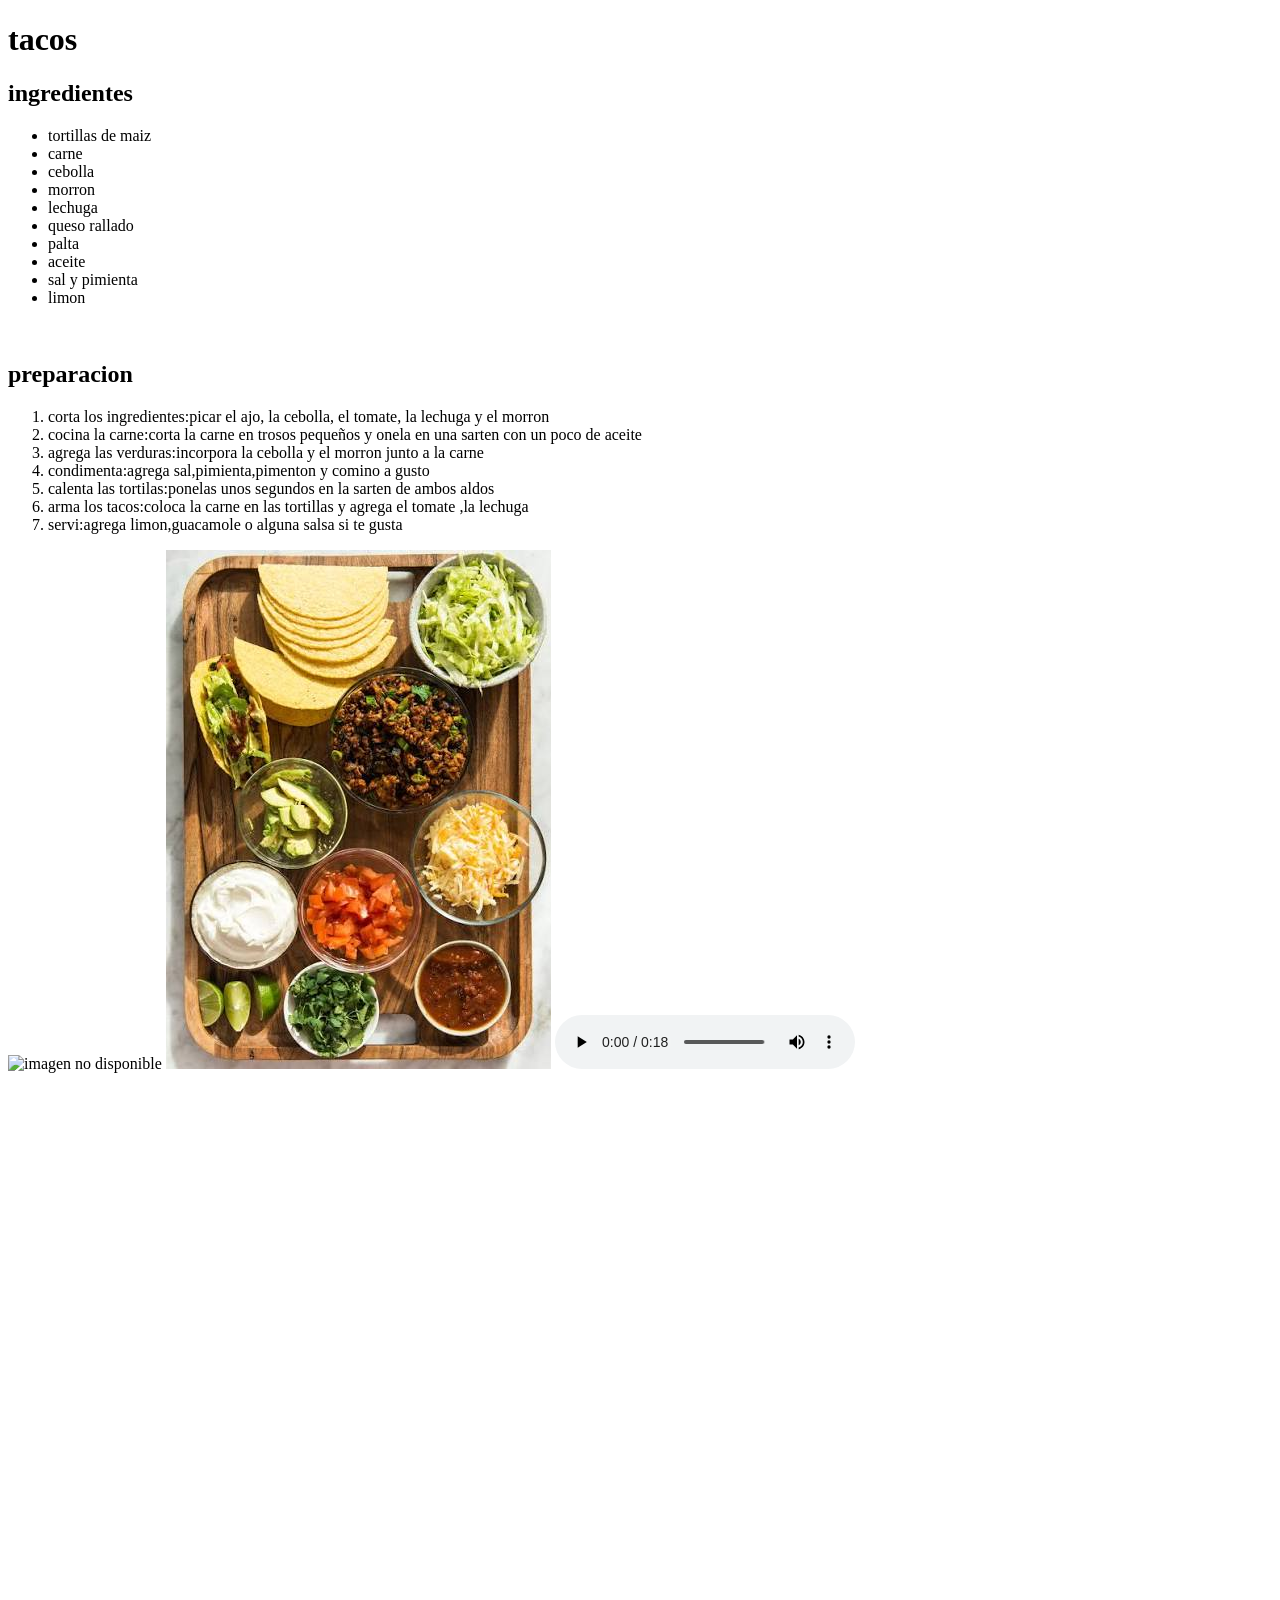
==== index.html @ 01bf456d "Add files via upload" ====
<!DOCTYPE html>
<html lang="en" dir="ltr">
  <head>
    <meta charset="utf-8">
    <title>taquitos</title>
  </head>
  <body>
    <h1>tacos</h1>
    <h2>ingredientes</h2>
    <ul>
      <li>tortillas de maiz</li>
      <li>carne</li>
      <li>cebolla</li>
      <li>morron</li>
      <li>lechuga</li>
      <li>queso rallado</li>
      <li>palta</li>
      <li>aceite</li>
      <li>sal y pimienta</li>
      <li>limon</li>
    </ul>
    <br>
      <h2>preparacion</h2>
      <ol>
        <li>corta los ingredientes:picar el ajo, la cebolla, el tomate, la lechuga y el morron</li>
        <li>cocina la carne:corta la carne en trosos pequeños y onela en una sarten con un poco de aceite</li>
        <li>agrega las verduras:incorpora la cebolla y el morron junto a la carne</li>
        <li>condimenta:agrega sal,pimienta,pimenton y comino a gusto</li>
        <li>calenta las tortilas:ponelas unos segundos en la sarten de ambos aldos</li>
        <li>arma los tacos:coloca la carne en las tortillas y agrega el tomate ,la lechuga </li>
        <li>servi:agrega limon,guacamole o alguna salsa si te gusta</li>
      </ol>
      <img src="https://encrypted-tbn0.gstatic.com/images?q=tbn:ANd9GcQ8ze5HrqnPD6fC7iDbifjEs0EQxB-xY3mVEhamN-NSzhp9wfpJOBjPxZE&s=10" alt="imagen no disponible">

      <img src="./imagen/tacos.jpg" alt="imagen no disponible">

      <audio controls src="./audio/mexico.mp3">


      </audio>
      <br>
      <iframe width="560" height="315" src="https://www.youtube.com/embed/cRkYkjnILyc?si=e-afIXDyvcqRyr9o" title="YouTube video player" frameborder="0" allow="accelerometer; autoplay; clipboard-write; encrypted-media; gyroscope; picture-in-picture; web-share" referrerpolicy="strict-origin-when-cross-origin" allowfullscreen></iframe>
      <br>
      <iframe src="https://www.google.com/maps/embed?pb=!1m14!1m12!1m3!1d26286.605107336196!2d-58.743928499999996!3d-34.55796984999999!2m3!1f0!2f0!3f0!3m2!1i1024!2i768!4f13.1!5e0!3m2!1ses-419!2sar!4v1790806669092!5m2!1ses-419!2sar" width="400" height="300" style="border:0;" allowfullscreen="" loading="lazy" referrerpolicy="strict-origin-when-cross-origin"></iframe>

  </body>
</html>
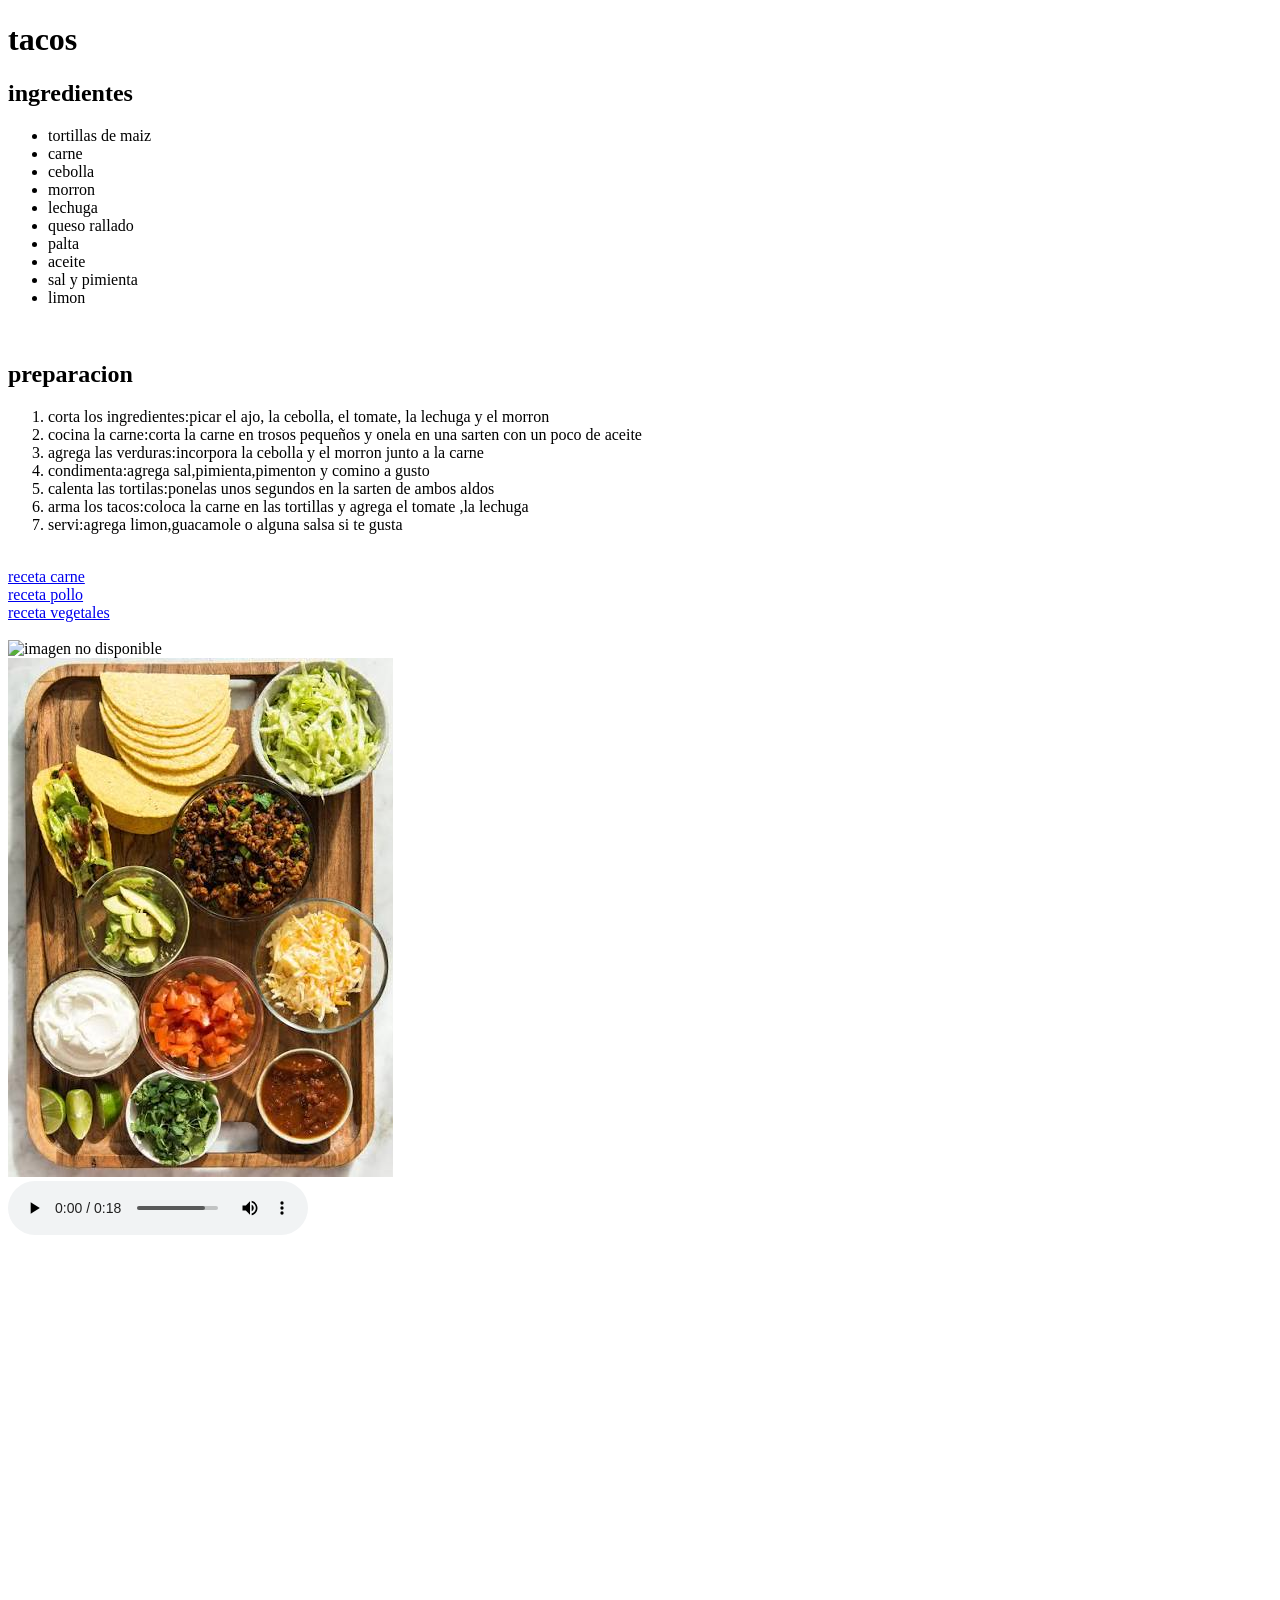
==== commit c0fb5850: "Add files via upload" ====
--- a/index.html
+++ b/index.html
@@ -30,18 +30,24 @@
         <li>arma los tacos:coloca la carne en las tortillas y agrega el tomate ,la lechuga </li>
         <li>servi:agrega limon,guacamole o alguna salsa si te gusta</li>
       </ol>
+      <br>
+      <a target="_blank"href="https://www.youtube.com/watch?v=a8yhZzXTb2c">receta carne</a>
+      <br>
+      <a target="_blank"href="https://www.youtube.com/watch?v=JvIewPrQln4">receta pollo</a>
+      <br>
+      <a href="https://www.youtube.com/watch?v=CKfgJvBnGT8">receta vegetales</a>
+      <br>
+      <a href=""></a>
+      <br>
       <img src="https://encrypted-tbn0.gstatic.com/images?q=tbn:ANd9GcQ8ze5HrqnPD6fC7iDbifjEs0EQxB-xY3mVEhamN-NSzhp9wfpJOBjPxZE&s=10" alt="imagen no disponible">
-
+      <br>
       <img src="./imagen/tacos.jpg" alt="imagen no disponible">
-
-      <audio controls src="./audio/mexico.mp3">
-
-
-      </audio>
+      <br>
+      <audio controls src="./audio/mexico.mp3"></audio>
       <br>
       <iframe width="560" height="315" src="https://www.youtube.com/embed/cRkYkjnILyc?si=e-afIXDyvcqRyr9o" title="YouTube video player" frameborder="0" allow="accelerometer; autoplay; clipboard-write; encrypted-media; gyroscope; picture-in-picture; web-share" referrerpolicy="strict-origin-when-cross-origin" allowfullscreen></iframe>
       <br>
       <iframe src="https://www.google.com/maps/embed?pb=!1m14!1m12!1m3!1d26286.605107336196!2d-58.743928499999996!3d-34.55796984999999!2m3!1f0!2f0!3f0!3m2!1i1024!2i768!4f13.1!5e0!3m2!1ses-419!2sar!4v1790806669092!5m2!1ses-419!2sar" width="400" height="300" style="border:0;" allowfullscreen="" loading="lazy" referrerpolicy="strict-origin-when-cross-origin"></iframe>
+  </body>
 
-  </body>
 </html>
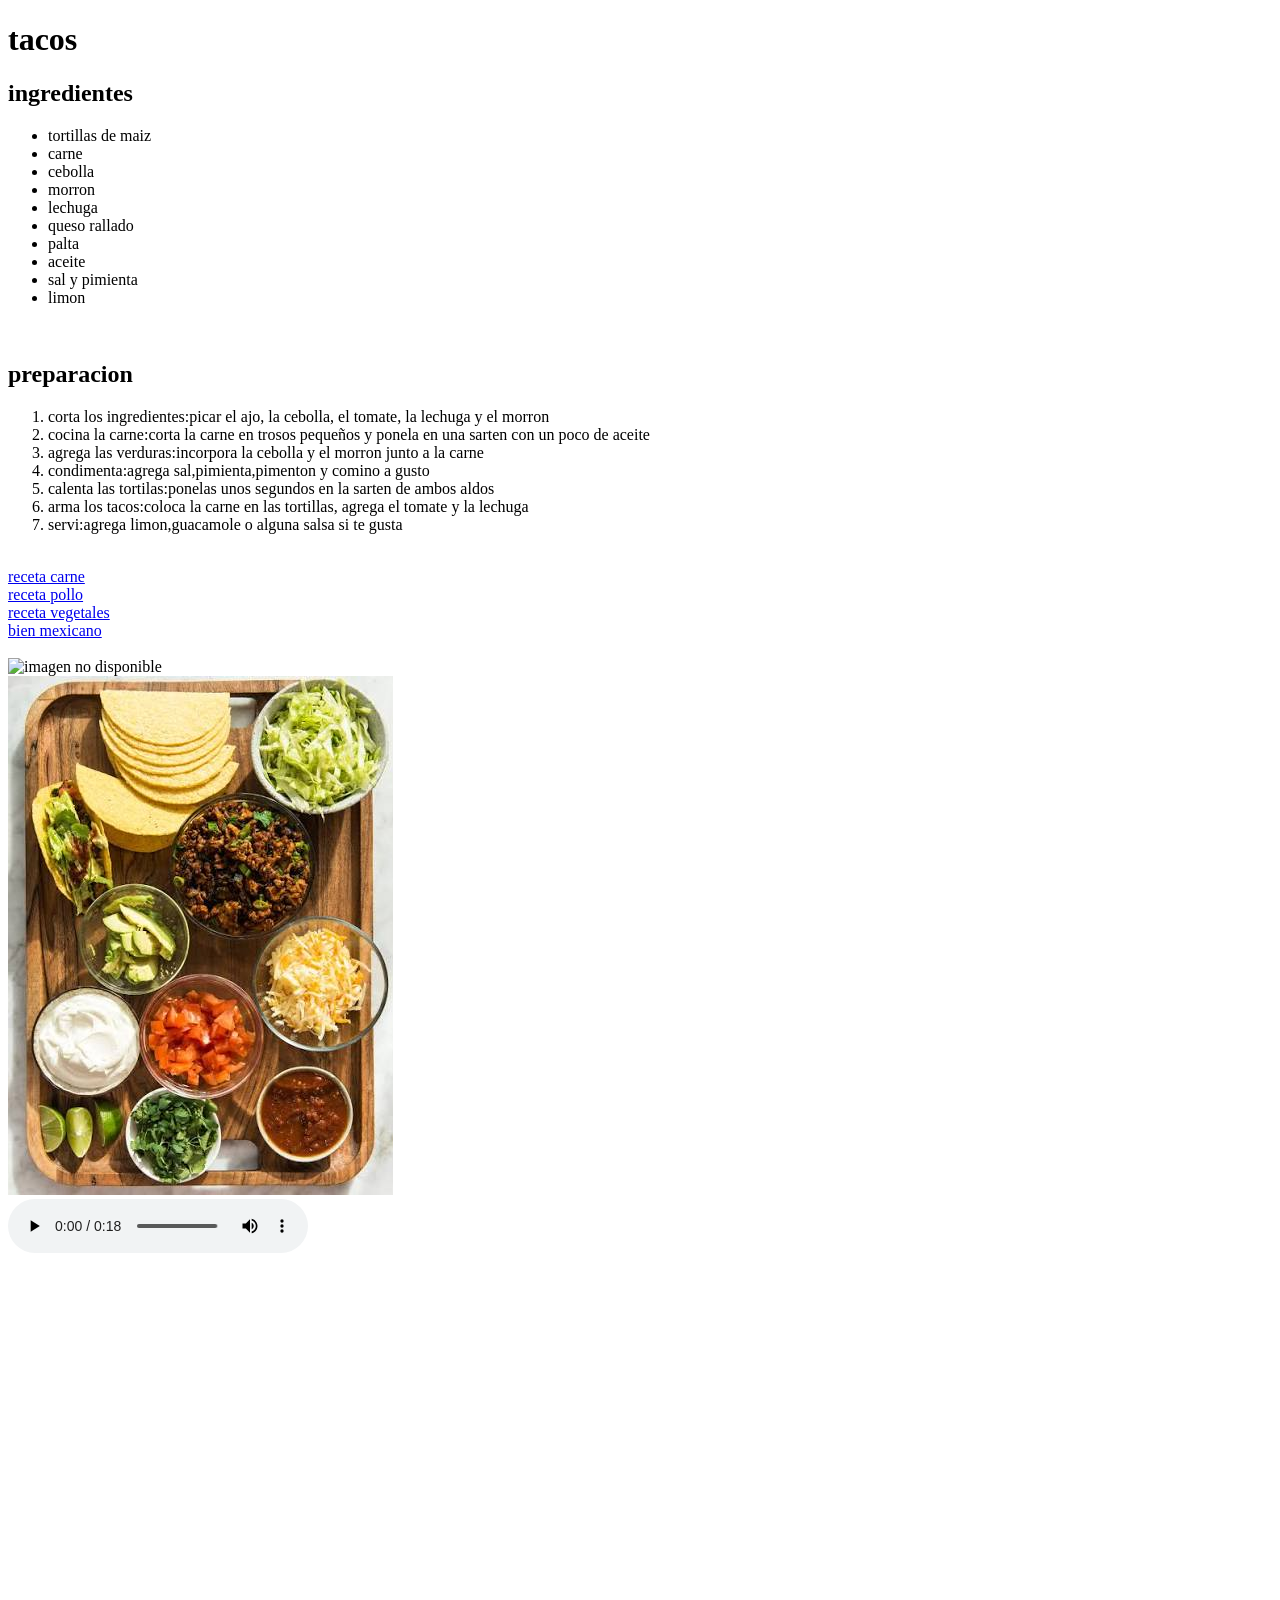
==== commit caae7372: "Add files via upload" ====
--- a/index.html
+++ b/index.html
@@ -1,53 +1,56 @@
 <!DOCTYPE html>
 <html lang="en" dir="ltr">
-  <head>
-    <meta charset="utf-8">
-    <title>taquitos</title>
-  </head>
-  <body>
-    <h1>tacos</h1>
-    <h2>ingredientes</h2>
-    <ul>
-      <li>tortillas de maiz</li>
-      <li>carne</li>
-      <li>cebolla</li>
-      <li>morron</li>
-      <li>lechuga</li>
-      <li>queso rallado</li>
-      <li>palta</li>
-      <li>aceite</li>
-      <li>sal y pimienta</li>
-      <li>limon</li>
-    </ul>
-    <br>
-      <h2>preparacion</h2>
-      <ol>
-        <li>corta los ingredientes:picar el ajo, la cebolla, el tomate, la lechuga y el morron</li>
-        <li>cocina la carne:corta la carne en trosos pequeños y onela en una sarten con un poco de aceite</li>
-        <li>agrega las verduras:incorpora la cebolla y el morron junto a la carne</li>
-        <li>condimenta:agrega sal,pimienta,pimenton y comino a gusto</li>
-        <li>calenta las tortilas:ponelas unos segundos en la sarten de ambos aldos</li>
-        <li>arma los tacos:coloca la carne en las tortillas y agrega el tomate ,la lechuga </li>
-        <li>servi:agrega limon,guacamole o alguna salsa si te gusta</li>
-      </ol>
-      <br>
-      <a target="_blank"href="https://www.youtube.com/watch?v=a8yhZzXTb2c">receta carne</a>
-      <br>
-      <a target="_blank"href="https://www.youtube.com/watch?v=JvIewPrQln4">receta pollo</a>
-      <br>
-      <a href="https://www.youtube.com/watch?v=CKfgJvBnGT8">receta vegetales</a>
-      <br>
-      <a href=""></a>
-      <br>
-      <img src="https://encrypted-tbn0.gstatic.com/images?q=tbn:ANd9GcQ8ze5HrqnPD6fC7iDbifjEs0EQxB-xY3mVEhamN-NSzhp9wfpJOBjPxZE&s=10" alt="imagen no disponible">
-      <br>
-      <img src="./imagen/tacos.jpg" alt="imagen no disponible">
-      <br>
-      <audio controls src="./audio/mexico.mp3"></audio>
-      <br>
-      <iframe width="560" height="315" src="https://www.youtube.com/embed/cRkYkjnILyc?si=e-afIXDyvcqRyr9o" title="YouTube video player" frameborder="0" allow="accelerometer; autoplay; clipboard-write; encrypted-media; gyroscope; picture-in-picture; web-share" referrerpolicy="strict-origin-when-cross-origin" allowfullscreen></iframe>
-      <br>
-      <iframe src="https://www.google.com/maps/embed?pb=!1m14!1m12!1m3!1d26286.605107336196!2d-58.743928499999996!3d-34.55796984999999!2m3!1f0!2f0!3f0!3m2!1i1024!2i768!4f13.1!5e0!3m2!1ses-419!2sar!4v1790806669092!5m2!1ses-419!2sar" width="400" height="300" style="border:0;" allowfullscreen="" loading="lazy" referrerpolicy="strict-origin-when-cross-origin"></iframe>
-  </body>
+<head>
+  <meta charset="utf-8">
+  <title>taquitos</title>
+  <link rel="stylesheet" href="./css/deco.css">
+</head>
+<body>
+  <h1>tacos</h1>
+  <h2 class="rojo">ingredientes</h2>
+  <ul>
+    <li>tortillas de maiz</li>
+    <li>carne</li>
+    <li>cebolla</li>
+    <li>morron</li>
+    <li>lechuga</li>
+    <li>queso rallado</li>
+    <li>palta</li>
+    <li>aceite</li>
+    <li>sal y pimienta</li>
+    <li>limon</li>
+  </ul>
+  <br>
+  <h2 class="verde">preparacion</h2>
+  <ol>
+    <li>corta los ingredientes:picar el ajo, la cebolla, el tomate, la lechuga y el morron</li>
+    <li>cocina la carne:corta la carne en trosos pequeños y ponela en una sarten con un poco de aceite</li>
+    <li>agrega las verduras:incorpora la cebolla y el morron junto a la carne</li>
+    <li>condimenta:agrega sal,pimienta,pimenton y comino a gusto</li>
+    <li>calenta las tortilas:ponelas unos segundos en la sarten de ambos aldos</li>
+    <li>arma los tacos:coloca la carne en las tortillas, agrega el tomate y la lechuga </li>
+    <li>servi:agrega limon,guacamole o alguna salsa si te gusta</li>
+  </ol>
+  <br>
+  <a target="_blank"href="https://www.youtube.com/watch?v=a8yhZzXTb2c">receta carne</a>
+  <br>
+  <a target="_blank"href="https://www.youtube.com/watch?v=JvIewPrQln4">receta pollo</a>
+  <br>
+  <a href="https://www.youtube.com/watch?v=CKfgJvBnGT8">receta vegetales</a>
+  <br>
+  <a href="https://www.youtube.com/watch?v=fq2L3giwLhI">bien mexicano</a>
+  <br>
+  <a href=""></a>
+  <br>
+  <img src="https://encrypted-tbn0.gstatic.com/images?q=tbn:ANd9GcQ8ze5HrqnPD6fC7iDbifjEs0EQxB-xY3mVEhamN-NSzhp9wfpJOBjPxZE&s=10" alt="imagen no disponible">
+  <br>
+  <img src="./imagen/tacos.jpg" alt="imagen no disponible">
+  <br>
+  <audio controls src="./audio/mexico.mp3"></audio>
+  <br>
+  <iframe width="560" height="315" src="https://www.youtube.com/embed/cRkYkjnILyc?si=e-afIXDyvcqRyr9o" title="YouTube video player" frameborder="0" allow="accelerometer; autoplay; clipboard-write; encrypted-media; gyroscope; picture-in-picture; web-share" referrerpolicy="strict-origin-when-cross-origin" allowfullscreen></iframe>
+  <br>
+  <iframe src="https://www.google.com/maps/embed?pb=!1m14!1m12!1m3!1d26286.605107336196!2d-58.743928499999996!3d-34.55796984999999!2m3!1f0!2f0!3f0!3m2!1i1024!2i768!4f13.1!5e0!3m2!1ses-419!2sar!4v1790806669092!5m2!1ses-419!2sar" width="400" height="300" style="border:0;" allowfullscreen="" loading="lazy" referrerpolicy="strict-origin-when-cross-origin"></iframe>
+</body>
 
 </html>
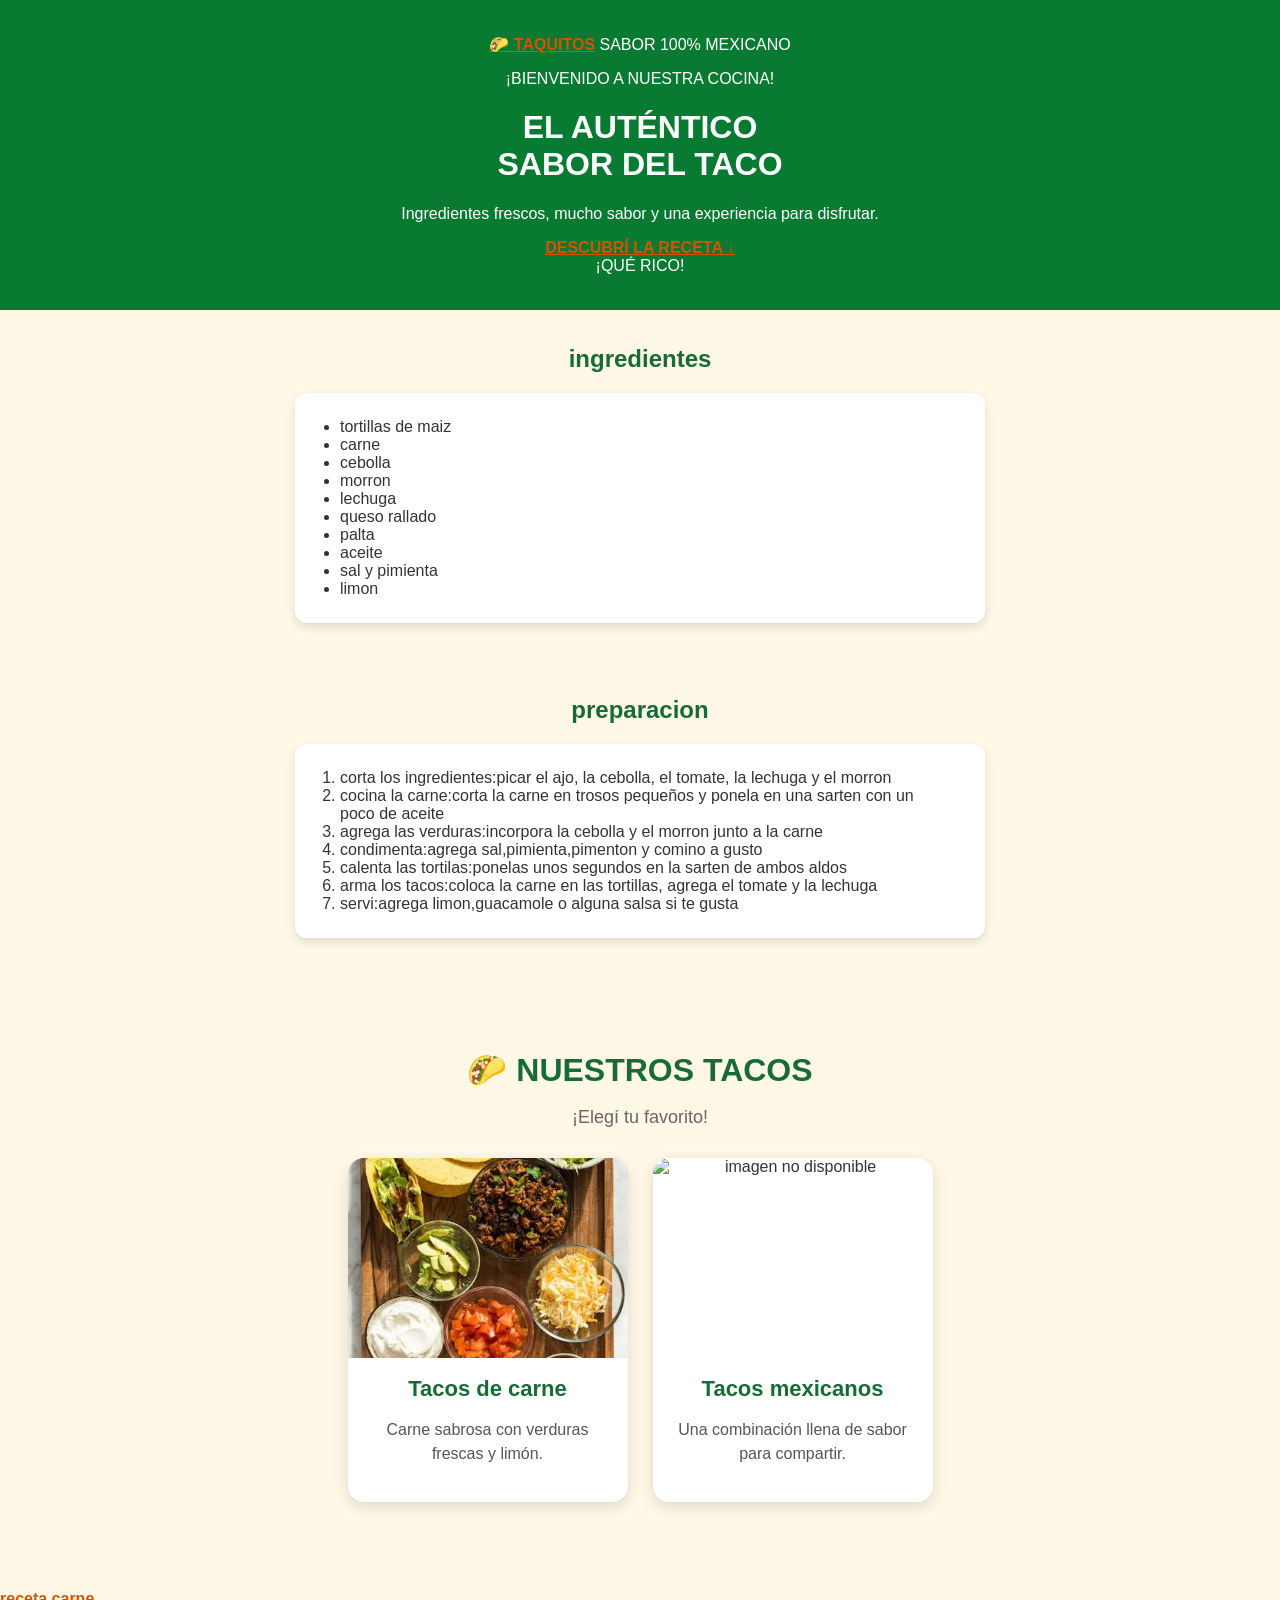
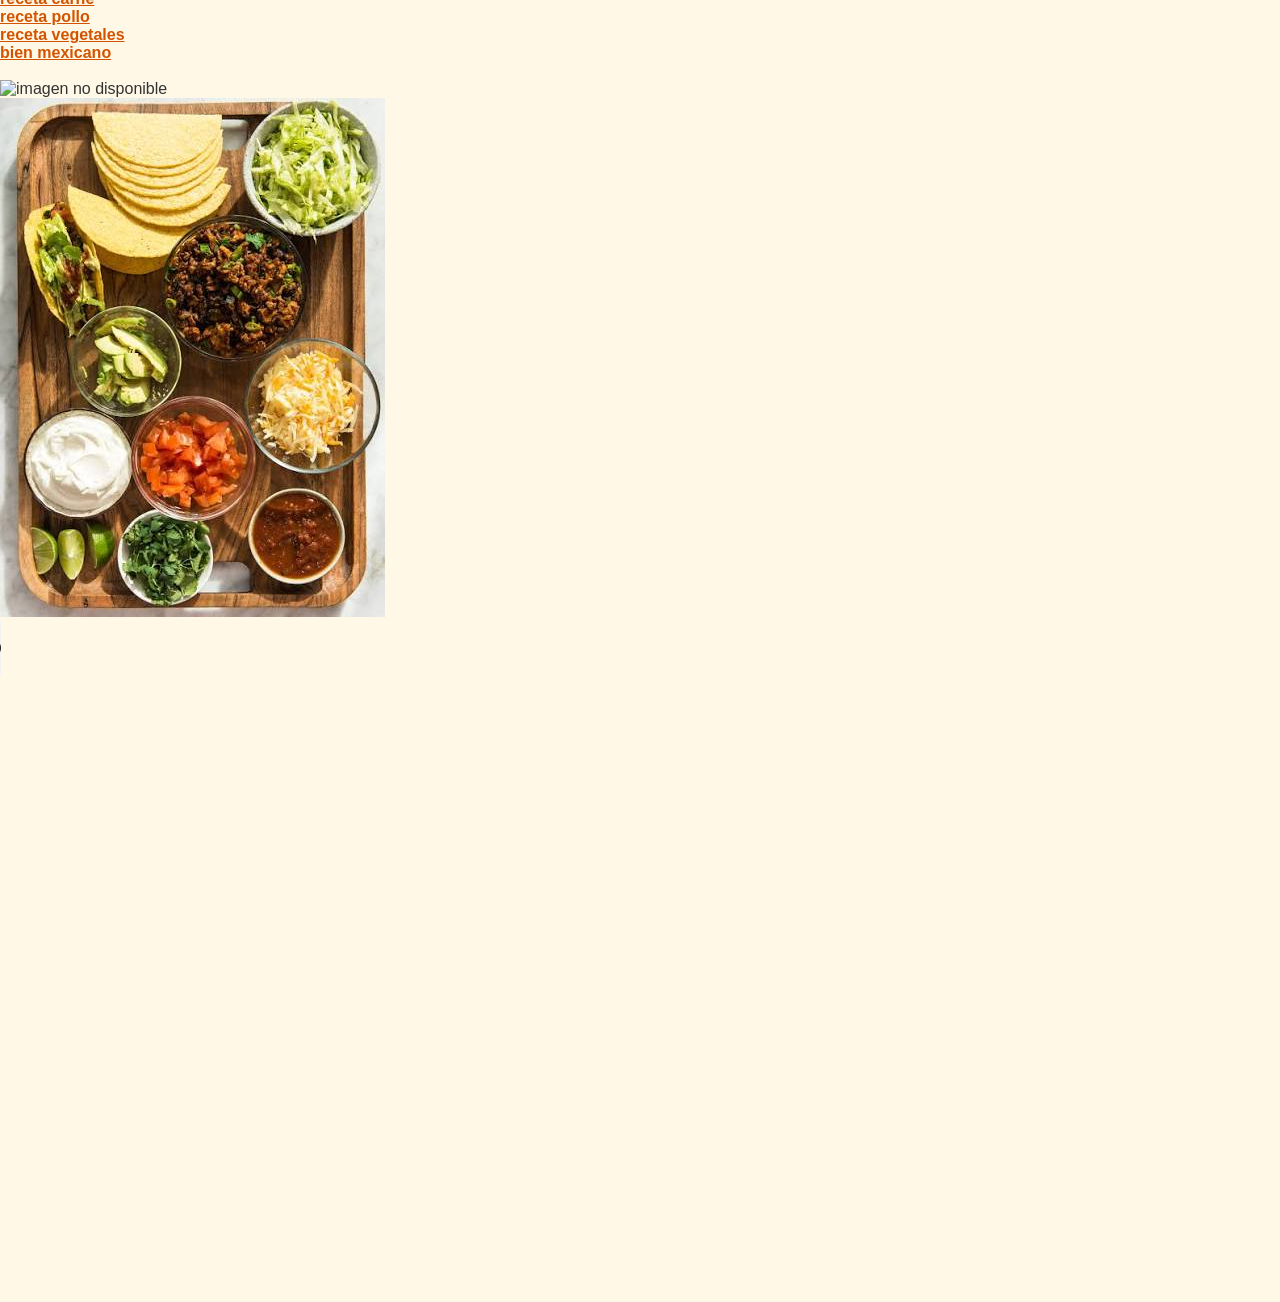
==== commit 11c61ec2: "Add files via upload" ====
--- a/index.html
+++ b/index.html
@@ -6,7 +6,30 @@
   <link rel="stylesheet" href="./css/deco.css">
 </head>
 <body>
-  <h1>tacos</h1>
+    <header class="encabezado">
+      <nav class="menu">
+        <a href="#" class="logo">🌮 TAQUITOS</a>
+        <span class="etiqueta">SABOR 100% MEXICANO</span>
+      </nav>
+
+      <div class="portada">
+        <p class="subtitulo">¡BIENVENIDO A NUESTRA COCINA!</p>
+
+        <h1>
+          EL AUTÉNTICO<br>
+          <span>SABOR DEL TACO</span>
+        </h1>
+
+        <p class="descripcion">
+          Ingredientes frescos, mucho sabor
+          y una experiencia para disfrutar.
+        </p>
+
+        <a href="#ingredientes" class="boton">DESCUBRÍ LA RECETA ↓</a>
+      </div>
+
+      <div class="decoracion">¡QUÉ RICO!</div>
+    </header>
   <h2 class="rojo">ingredientes</h2>
   <ul>
     <li>tortillas de maiz</li>
@@ -32,6 +55,27 @@
     <li>servi:agrega limon,guacamole o alguna salsa si te gusta</li>
   </ol>
   <br>
+  <section class="seccion-tacos" id="recetas">
+  <h2>🌮 NUESTROS TACOS</h2>
+  <p class="texto-tacos">¡Elegí tu favorito!</p>
+
+  <div class="contenedor-tacos">
+
+    <div class="tarjeta-taco">
+      <img src="./imagen/tacos.jpg" alt="Tacos caseros">
+      <h3>Tacos de carne</h3>
+      <p>Carne sabrosa con verduras frescas y limón.</p>
+    </div>
+
+    <div class="tarjeta-taco">
+      <img src="./imagen/taco.jfif" alt="imagen no disponible">
+      <h3>Tacos mexicanos</h3>
+      <p>Una combinación llena de sabor para compartir.</p>
+    </div>
+
+  </div>
+</section>
+<br>
   <a target="_blank"href="https://www.youtube.com/watch?v=a8yhZzXTb2c">receta carne</a>
   <br>
   <a target="_blank"href="https://www.youtube.com/watch?v=JvIewPrQln4">receta pollo</a>
--- a/css/deco.css
+++ b/css/deco.css
@@ -0,0 +1,103 @@
+/* Estilo general */
+body {
+    margin: 0;
+    font-family: Arial, sans-serif;
+    background-color: #fff8e7;
+    color: #333;
+}
+
+/* Titulos de las secciones */
+h2 {
+    color: #176b35;
+    text-align: center;
+    margin-top: 35px;
+}
+
+/* Listas de ingredientes y preparación */
+ul, ol {
+    background-color: white;
+    max-width: 600px;
+    margin: 20px auto;
+    padding: 25px 45px;
+    border-radius: 12px;
+    box-shadow: 0 4px 10px #00000020;
+}
+
+/* Encabezado */
+header {
+    text-align: center;
+    background-color: #087a32;
+    color: white;
+    padding: 35px 15px;
+}
+
+/* Enlaces */
+a {
+    color: #d35400;
+    font-weight: bold;
+}
+
+a:hover {
+    color: #087a32;
+}
+/* SECCIÓN DE TACOS */
+.seccion-tacos {
+    padding: 40px 20px;
+    background-color: #fff8e7;
+    text-align: center;
+}
+
+.seccion-tacos h2 {
+    color: #176b35;
+    font-size: 32px;
+    margin-bottom: 10px;
+}
+
+.texto-tacos {
+    color: #666;
+    font-size: 18px;
+}
+
+/* TARJETAS */
+.contenedor-tacos {
+    display: flex;
+    justify-content: center;
+    align-items: stretch;
+    flex-wrap: wrap;
+    gap: 25px;
+    margin: 30px auto;
+    max-width: 900px;
+}
+
+.tarjeta-taco {
+    width: 280px;
+    max-width: 100%;
+    overflow: hidden;
+    background-color: white;
+    border-radius: 16px;
+    box-shadow: 0 5px 15px #00000020;
+    transition: transform 0.3s;
+}
+
+.tarjeta-taco:hover {
+    transform: translateY(-8px);
+}
+
+.tarjeta-taco img {
+    width: 100%;
+    height: 200px;
+    object-fit: cover;
+    display: block;
+}
+
+.tarjeta-taco h3 {
+    color: #176b35;
+    font-size: 22px;
+    margin: 18px 10px 8px;
+}
+
+.tarjeta-taco p {
+    color: #555;
+    padding: 0 15px 20px;
+    line-height: 1.5;
+}
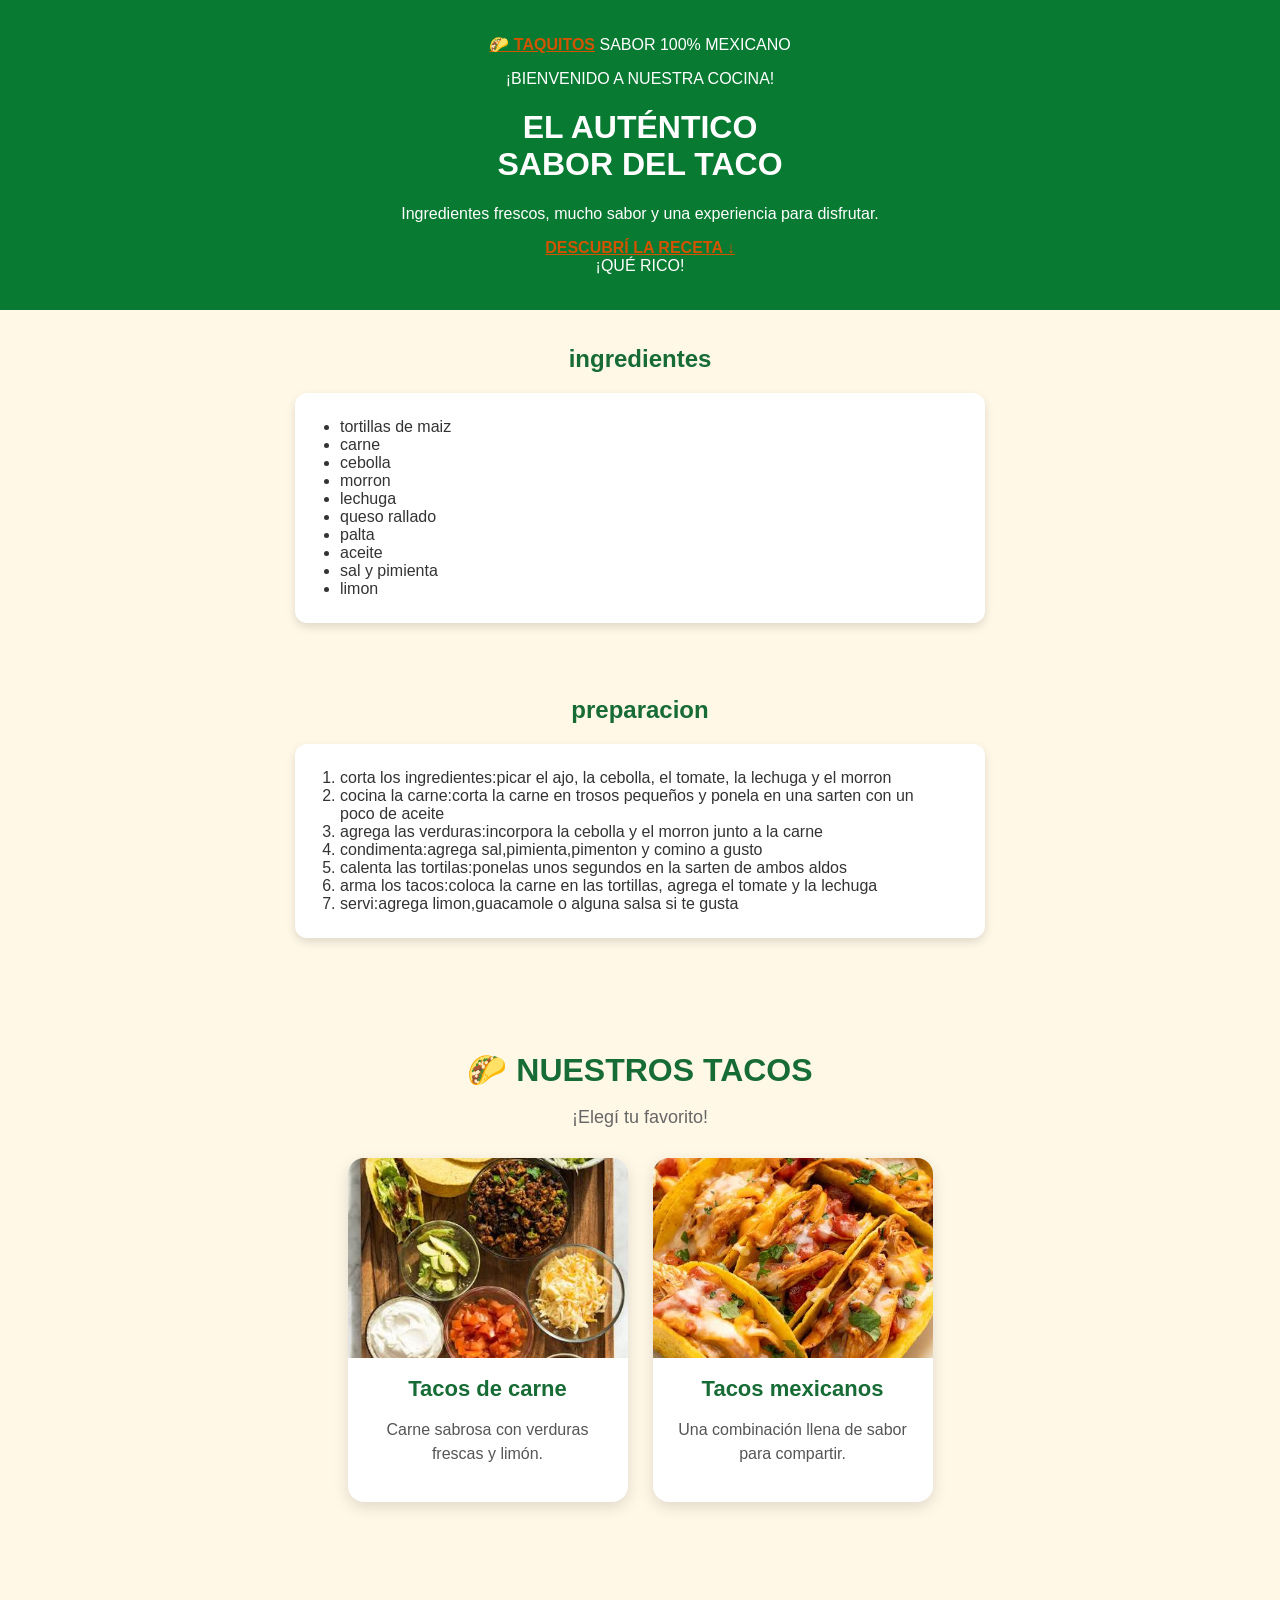
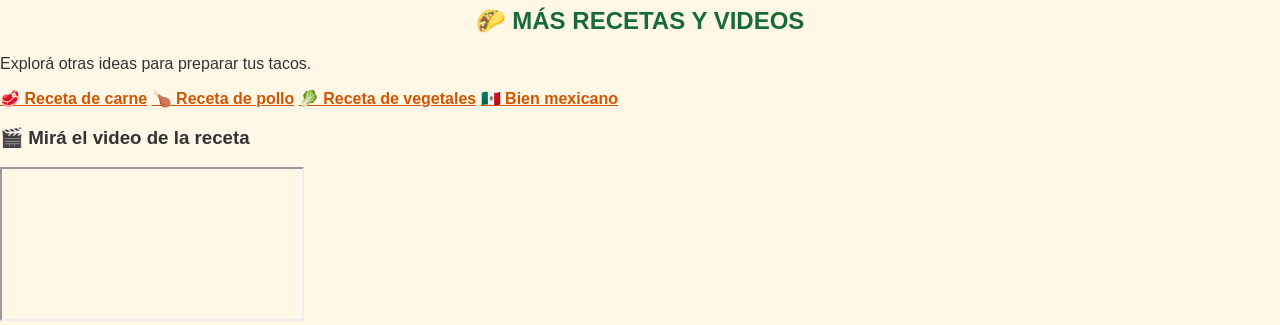
==== commit 81e312f0: "Add files via upload" ====
--- a/index.html
+++ b/index.html
@@ -1,100 +1,108 @@
-<!DOCTYPE html>
-<html lang="en" dir="ltr">
-<head>
-  <meta charset="utf-8">
-  <title>taquitos</title>
-  <link rel="stylesheet" href="./css/deco.css">
-</head>
-<body>
-    <header class="encabezado">
-      <nav class="menu">
-        <a href="#" class="logo">🌮 TAQUITOS</a>
-        <span class="etiqueta">SABOR 100% MEXICANO</span>
-      </nav>
-
-      <div class="portada">
-        <p class="subtitulo">¡BIENVENIDO A NUESTRA COCINA!</p>
-
-        <h1>
-          EL AUTÉNTICO<br>
-          <span>SABOR DEL TACO</span>
-        </h1>
-
-        <p class="descripcion">
-          Ingredientes frescos, mucho sabor
-          y una experiencia para disfrutar.
-        </p>
-
-        <a href="#ingredientes" class="boton">DESCUBRÍ LA RECETA ↓</a>
-      </div>
-
-      <div class="decoracion">¡QUÉ RICO!</div>
-    </header>
-  <h2 class="rojo">ingredientes</h2>
-  <ul>
-    <li>tortillas de maiz</li>
-    <li>carne</li>
-    <li>cebolla</li>
-    <li>morron</li>
-    <li>lechuga</li>
-    <li>queso rallado</li>
-    <li>palta</li>
-    <li>aceite</li>
-    <li>sal y pimienta</li>
-    <li>limon</li>
-  </ul>
-  <br>
-  <h2 class="verde">preparacion</h2>
-  <ol>
-    <li>corta los ingredientes:picar el ajo, la cebolla, el tomate, la lechuga y el morron</li>
-    <li>cocina la carne:corta la carne en trosos pequeños y ponela en una sarten con un poco de aceite</li>
-    <li>agrega las verduras:incorpora la cebolla y el morron junto a la carne</li>
-    <li>condimenta:agrega sal,pimienta,pimenton y comino a gusto</li>
-    <li>calenta las tortilas:ponelas unos segundos en la sarten de ambos aldos</li>
-    <li>arma los tacos:coloca la carne en las tortillas, agrega el tomate y la lechuga </li>
-    <li>servi:agrega limon,guacamole o alguna salsa si te gusta</li>
-  </ol>
-  <br>
-  <section class="seccion-tacos" id="recetas">
-  <h2>🌮 NUESTROS TACOS</h2>
-  <p class="texto-tacos">¡Elegí tu favorito!</p>
-
-  <div class="contenedor-tacos">
-
-    <div class="tarjeta-taco">
-      <img src="./imagen/tacos.jpg" alt="Tacos caseros">
-      <h3>Tacos de carne</h3>
-      <p>Carne sabrosa con verduras frescas y limón.</p>
-    </div>
-
-    <div class="tarjeta-taco">
-      <img src="./imagen/taco.jfif" alt="imagen no disponible">
-      <h3>Tacos mexicanos</h3>
-      <p>Una combinación llena de sabor para compartir.</p>
-    </div>
-
-  </div>
-</section>
-<br>
-  <a target="_blank"href="https://www.youtube.com/watch?v=a8yhZzXTb2c">receta carne</a>
-  <br>
-  <a target="_blank"href="https://www.youtube.com/watch?v=JvIewPrQln4">receta pollo</a>
-  <br>
-  <a href="https://www.youtube.com/watch?v=CKfgJvBnGT8">receta vegetales</a>
-  <br>
-  <a href="https://www.youtube.com/watch?v=fq2L3giwLhI">bien mexicano</a>
-  <br>
-  <a href=""></a>
-  <br>
-  <img src="https://encrypted-tbn0.gstatic.com/images?q=tbn:ANd9GcQ8ze5HrqnPD6fC7iDbifjEs0EQxB-xY3mVEhamN-NSzhp9wfpJOBjPxZE&s=10" alt="imagen no disponible">
-  <br>
-  <img src="./imagen/tacos.jpg" alt="imagen no disponible">
-  <br>
-  <audio controls src="./audio/mexico.mp3"></audio>
-  <br>
-  <iframe width="560" height="315" src="https://www.youtube.com/embed/cRkYkjnILyc?si=e-afIXDyvcqRyr9o" title="YouTube video player" frameborder="0" allow="accelerometer; autoplay; clipboard-write; encrypted-media; gyroscope; picture-in-picture; web-share" referrerpolicy="strict-origin-when-cross-origin" allowfullscreen></iframe>
-  <br>
-  <iframe src="https://www.google.com/maps/embed?pb=!1m14!1m12!1m3!1d26286.605107336196!2d-58.743928499999996!3d-34.55796984999999!2m3!1f0!2f0!3f0!3m2!1i1024!2i768!4f13.1!5e0!3m2!1ses-419!2sar!4v1790806669092!5m2!1ses-419!2sar" width="400" height="300" style="border:0;" allowfullscreen="" loading="lazy" referrerpolicy="strict-origin-when-cross-origin"></iframe>
-</body>
-
-</html>
+<!DOCTYPE html>
+<html lang="es" dir="ltr">
+<head>
+  <meta charset="utf-8">
+  <title>taquitos</title>
+  <link rel="stylesheet" href="./css/deco.css">
+</head>
+<body>
+    <header class="encabezado">
+      <nav class="menu">
+        <a href="#" class="logo">🌮 TAQUITOS</a>
+        <span class="etiqueta">SABOR 100% MEXICANO</span>
+      </nav>
+
+      <div class="portada">
+        <p class="subtitulo">¡BIENVENIDO A NUESTRA COCINA!</p>
+
+        <h1>
+          EL AUTÉNTICO<br>
+          <span>SABOR DEL TACO</span>
+        </h1>
+
+        <p class="descripcion">
+          Ingredientes frescos, mucho sabor
+          y una experiencia para disfrutar.
+        </p>
+
+        <a href="#ingredientes" class="boton">DESCUBRÍ LA RECETA ↓</a>
+      </div>
+
+      <div class="decoracion">¡QUÉ RICO!</div>
+    </header>
+  <h2 class="rojo">ingredientes</h2>
+  <ul>
+    <li>tortillas de maiz</li>
+    <li>carne</li>
+    <li>cebolla</li>
+    <li>morron</li>
+    <li>lechuga</li>
+    <li>queso rallado</li>
+    <li>palta</li>
+    <li>aceite</li>
+    <li>sal y pimienta</li>
+    <li>limon</li>
+  </ul>
+  <br>
+  <h2 class="verde">preparacion</h2>
+  <ol>
+    <li>corta los ingredientes:picar el ajo, la cebolla, el tomate, la lechuga y el morron</li>
+    <li>cocina la carne:corta la carne en trosos pequeños y ponela en una sarten con un poco de aceite</li>
+    <li>agrega las verduras:incorpora la cebolla y el morron junto a la carne</li>
+    <li>condimenta:agrega sal,pimienta,pimenton y comino a gusto</li>
+    <li>calenta las tortilas:ponelas unos segundos en la sarten de ambos aldos</li>
+    <li>arma los tacos:coloca la carne en las tortillas, agrega el tomate y la lechuga </li>
+    <li>servi:agrega limon,guacamole o alguna salsa si te gusta</li>
+  </ol>
+  <br>
+  <section class="seccion-tacos" id="recetas">
+  <h2>🌮 NUESTROS TACOS</h2>
+  <p class="texto-tacos">¡Elegí tu favorito!</p>
+
+  <div class="contenedor-tacos">
+
+    <div class="tarjeta-taco">
+      <img src="./imagen/tacos.jpg" alt="Tacos caseros">
+      <h3>Tacos de carne</h3>
+      <p>Carne sabrosa con verduras frescas y limón.</p>
+    </div>
+
+    <div class="tarjeta-taco">
+      <img src="./imagen/taco.jfif" alt="imagen no disponible">
+      <h3>Tacos mexicanos</h3>
+      <p>Una combinación llena de sabor para compartir.</p>
+    </div>
+
+  </div>
+</section>
+<section class="seccion-recursos" id="videos">
+    <h2>🌮 MÁS RECETAS Y VIDEOS</h2>
+    <p class="texto-recursos">Explorá otras ideas para preparar tus tacos.</p>
+
+    <div class="contenedor-recursos">
+      <a class="enlace-receta" target="_blank" rel="noopener noreferrer"
+         href="https://www.youtube.com/watch?v=a8yhZzXTb2c">🥩 Receta de carne</a>
+      <a class="enlace-receta" target="_blank" rel="noopener noreferrer"
+         href="https://www.youtube.com/watch?v=JvIewPrQln4">🍗 Receta de pollo</a>
+      <a class="enlace-receta" target="_blank" rel="noopener noreferrer"
+         href="https://www.youtube.com/watch?v=CKfgJvBnGT8">🥬 Receta de vegetales</a>
+      <a class="enlace-receta" target="_blank" rel="noopener noreferrer"
+         href="https://www.youtube.com/watch?v=fq2L3giwLhI">🇲🇽 Bien mexicano</a>
+    </div>
+
+    <div class="video-destacado">
+      <h3>🎬 Mirá el video de la receta</h3>
+      <div class="marco-video">
+        <iframe
+          src="https://www.youtube.com/embed/cRkYkjnILyc?si=e-afIXDyvcqRyr9o"
+          title="Video de YouTube sobre recetas de tacos"
+          allow="accelerometer; autoplay; clipboard-write; encrypted-media; gyroscope; picture-in-picture; web-share"
+          referrerpolicy="strict-origin-when-cross-origin"
+          allowfullscreen>
+        </iframe>
+      </div>
+    </div>
+  </section>
+</body>
+
+</html>
